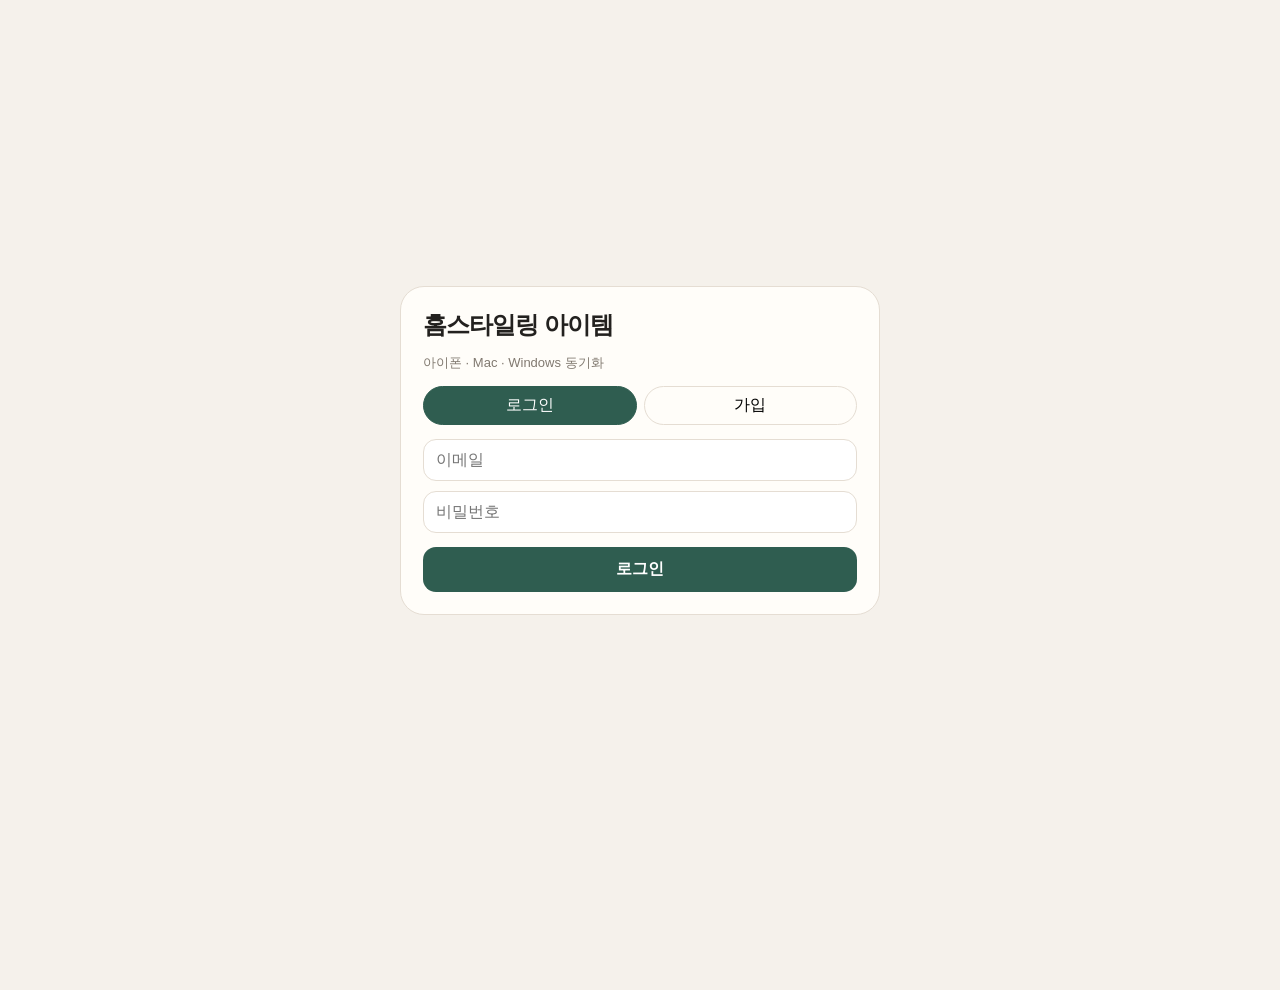
==== home-style-board/index.html @ 29fa01c2 "Add public home styling web app" ====
<!doctype html><html lang="ko"><head><meta charset="utf-8"><meta name="viewport" content="width=device-width,initial-scale=1,viewport-fit=cover"><meta name="theme-color" content="#f5f1eb"><meta name="apple-mobile-web-app-capable" content="yes"><meta name="apple-mobile-web-app-status-bar-style" content="default"><meta name="apple-mobile-web-app-title" content="홈스타일링"><title>홈스타일링 아이템</title><style>
:root{--b:#f5f1eb;--c:#fffdf9;--i:#23211f;--m:#817970;--l:#e5ddd3;--a:#2f5d50;--s:#e7efec}*{box-sizing:border-box}body{margin:0;background:var(--b);color:var(--i);font-family:-apple-system,BlinkMacSystemFont,"Apple SD Gothic Neo",sans-serif;padding-bottom:90px}button,input,select,textarea{font:inherit}button{cursor:pointer}input,select,textarea{width:100%;border:1px solid var(--l);background:#fff;border-radius:13px;padding:11px 12px}.hide{display:none!important}.center{min-height:100vh;display:grid;place-items:center;padding:18px}.box{width:min(480px,100%);background:var(--c);border:1px solid var(--l);border-radius:24px;padding:22px}.box h1,.top h1{margin:0;letter-spacing:-.04em}.muted{color:var(--m);font-size:13px}.tabs{display:flex;gap:7px;margin:14px 0}.tabs button,.chip,.mini{border:1px solid var(--l);background:var(--c);border-radius:999px;padding:8px 11px}.tabs button{flex:1}.on,.primary{background:var(--a)!important;color:#fff!important;border-color:var(--a)!important}.field{margin-top:10px}.primary{border:0;border-radius:13px;padding:12px 14px;font-weight:700}.full{width:100%;margin-top:14px}.msg{margin-top:10px;background:#f1ece5;border-radius:11px;padding:9px;font-size:12px}.wrap{max-width:980px;margin:auto;padding:18px 14px}.top{display:flex;justify-content:space-between;gap:12px;align-items:end}.budget{background:var(--c);border:1px solid var(--l);border-radius:15px;padding:9px 11px;text-align:right}.budget small{display:block;color:var(--m)}.tools{display:grid;grid-template-columns:1fr auto auto;gap:8px;margin:14px 0 10px}.tools button{border-radius:12px}.chips{display:flex;gap:7px;overflow:auto;padding-bottom:10px}.meta{display:flex;justify-content:space-between;align-items:center;color:var(--m);font-size:12px;margin-bottom:10px}.grid{display:grid;grid-template-columns:repeat(2,minmax(0,1fr));gap:11px}.card{background:var(--c);border:1px solid var(--l);border-radius:18px;overflow:hidden}.pic{aspect-ratio:1;background:#ebe5dc;position:relative;display:grid;place-items:center;overflow:hidden}.pic img{width:100%;height:100%;object-fit:cover}.tag{position:absolute;top:8px;left:8px;background:#fffe;border-radius:999px;padding:5px 7px;font-size:11px}.body{padding:11px}.name{font-weight:750;white-space:nowrap;overflow:hidden;text-overflow:ellipsis}.sub{font-size:11px;color:var(--m);margin-top:4px}.spec{font-size:11px;background:var(--b);border-radius:10px;padding:7px 8px;margin-top:7px;line-height:1.5}.price{font-weight:700;margin-top:7px}.memo{font-size:12px;color:#625b55;margin:7px 0;min-height:34px}.acts{display:flex;gap:6px}.acts button{flex:1;border:1px solid var(--l);background:#fff;border-radius:10px;padding:7px}.fab{position:fixed;right:18px;bottom:calc(18px + env(safe-area-inset-bottom));border:0;border-radius:999px;background:var(--a);color:#fff;padding:15px 18px;font-weight:700}.back{position:fixed;inset:0;background:#0006;display:grid;place-items:center;padding:12px;z-index:20}.sheet{width:min(620px,100%);max-height:92vh;overflow:auto;background:var(--c);border-radius:22px;padding:17px}.head,.foot,.row{display:flex;gap:8px}.head{justify-content:space-between;align-items:center}.head h2{margin:0}.head button{border:0;background:transparent;font-size:24px}.row>*{flex:1}.three{display:grid;grid-template-columns:repeat(3,1fr);gap:6px}.lab{display:block;font-size:12px;color:var(--m);margin:11px 2px 5px}.check{display:flex;align-items:center;gap:7px;font-size:12px;margin-top:11px}.check input{width:auto}.foot{margin-top:15px}.foot .primary{flex:1}.danger{border:0;background:#f6e6e3;color:#9c4338;border-radius:12px;padding:12px}.toast{position:fixed;left:50%;bottom:28px;z-index:99;transform:translateX(-50%);background:#23211f;color:#fff;border-radius:999px;padding:10px 14px;font-size:12px;opacity:0;transition:.2s;pointer-events:none}.toast.show{opacity:1}.notice{text-align:center}.notice b{display:block;background:var(--b);border-radius:11px;padding:9px;margin:12px 0;word-break:break-all}.empty{grid-column:1/-1;text-align:center;padding:60px;color:var(--m)}@media(min-width:760px){.grid{grid-template-columns:repeat(3,minmax(0,1fr))}}@media(max-width:560px){.top{display:block}.budget{margin-top:10px}.tools{grid-template-columns:1fr auto}.desktop{display:none}.row{display:block}}
</style></head><body>
<section id="auth" class="center"><div class="box"><h1>홈스타일링 아이템</h1><p class="muted">아이폰 · Mac · Windows 동기화</p><div class="tabs"><button id="lt" class="on">로그인</button><button id="st">가입</button></div><form id="af"><input id="em" type="email" placeholder="이메일" required><input id="pw" class="field" type="password" minlength="6" placeholder="비밀번호" required><button id="ab" class="primary full">로그인</button></form><div id="am" class="msg hide"></div></div></section>
<section id="app" class="hide"><div class="wrap"><header class="top"><div><h1>홈스타일링 아이템</h1><div id="ue" class="muted"></div><div class="muted"><span id="sy">동기화 준비 중</span> · <button id="sync" class="mini">↻</button></div></div><div class="budget"><small>예상 총액</small><b id="tot">0원</b></div></header><div class="tools"><input id="q" placeholder="이름, 메모, 공간 검색"><button id="add" class="primary desktop">＋ 추가</button><button id="out" class="mini">로그아웃</button></div><div id="chips" class="chips"></div><div id="cnt" class="meta"></div><div id="grid" class="grid"></div></div><button id="fab" class="fab">＋ 아이템 추가</button></section>
<div id="notice" class="back hide"><div class="box notice"><h2>인증 메일을 보냈습니다</h2><p class="muted">메일에서 인증을 완료한 뒤 로그인해 주세요.</p><b id="ne"></b><button id="nok" class="primary full">확인하고 로그인하기</button></div></div>
<div id="modal" class="back hide"><form id="form" class="sheet"><div class="head"><h2 id="title">아이템 추가</h2><button id="x" type="button">×</button></div><span class="lab">제품 링크</span><div class="row"><input id="link" placeholder="https://..."><button id="auto" type="button" class="mini">자동 채우기</button></div><div id="fm" class="msg hide"></div><span class="lab">제품 이름</span><input id="name" placeholder="비워도 저장 가능"><span class="lab">이미지 주소</span><input id="img" placeholder="https://.../image.jpg"><div class="row"><div><span class="lab">공간</span><select id="room"></select></div><div><span class="lab">카테고리</span><select id="cat"></select></div></div><span class="lab">크기 mm (가로 × 깊이 × 높이)</span><div class="three"><input id="w" inputmode="numeric" placeholder="가로"><input id="d" inputmode="numeric" placeholder="깊이"><input id="h" inputmode="numeric" placeholder="높이"></div><div class="row"><div><span class="lab">색상</span><input id="color" placeholder="예: 페블그레이"></div><label class="check"><input id="approx" type="checkbox"> 대략적인 치수</label></div><div class="row"><div><span class="lab">가격</span><input id="price" inputmode="numeric"></div><div><span class="lab">상태</span><select id="status"></select></div></div><span class="lab">구매/수령일</span><input id="date" type="date"><span class="lab">메모</span><textarea id="memo" rows="3" placeholder="배치/외형 설명"></textarea><div class="foot"><button id="del" type="button" class="danger hide">삭제</button><button class="primary">저장</button></div></form></div><div id="toast" class="toast"></div>
<script>
const SB='https://yapuwctfksadvnytpzhu.supabase.co',KEY='sb_publishable_OXDfPTrmy3Au7LRxp9mCuw_x-YUXaE2',PRE=SB+'/functions/v1/home-style-app',ROOMS=['전체','거실','주방','침실','욕실','현관','서재','베란다','기타'],CATS=['가구','조명','패브릭','수납','주방','욕실','오브제','가전','기타'],STS=['찜','비교중','구매예정','구매완료','선물받음'];let S=JSON.parse(localStorage.getItem('hs4')||'null'),items=[],filter='전체',editing=null,mode='login',last=0,loading=false;const $=s=>document.querySelector(s),esc=s=>String(s||'').replace(/[&<>"']/g,m=>({'&':'&amp;','<':'&lt;','>':'&gt;','"':'&quot;',"'":'&#39;'}[m])),safe=u=>{try{let x=new URL(u);return /^https?:$/.test(x.protocol)?x.href:''}catch{return''}},num=v=>v?Number(String(v).replace(/\D/g,'')):null,won=v=>Number(v||0).toLocaleString('ko-KR')+'원',today=()=>new Date().toLocaleDateString('sv-SE');let tt;function toast(t){let e=$('#toast');e.textContent=t;e.classList.add('show');clearTimeout(tt);tt=setTimeout(()=>e.classList.remove('show'),2200)}function msg(e,t){e.textContent=t||'';e.classList.toggle('hide',!t)}function uid(){return crypto.randomUUID()}function saveS(s){S=s;localStorage.setItem('hs4',JSON.stringify(s))}async function raw(url,o={}){let r=await fetch(url,{...o,headers:{apikey:KEY,...o.headers}});if(r.status===401&&S?.refresh_token){let rr=await fetch(SB+'/auth/v1/token?grant_type=refresh_token',{method:'POST',headers:{apikey:KEY,'Content-Type':'application/json'},body:JSON.stringify({refresh_token:S.refresh_token})});if(rr.ok){saveS(await rr.json());return raw(url,o)}}return r}function authHeaders(){return{Authorization:'Bearer '+S.access_token,'Content-Type':'application/json'}}function opt(el,a){el.innerHTML=a.map(x=>`<option>${x}</option>`).join('')}opt($('#room'),ROOMS.slice(1));opt($('#cat'),CATS);opt($('#status'),STS);
async function sync(force=false){if(!S?.user?.id||loading||(!force&&Date.now()-last<30000))return;loading=true;$('#sy').textContent='동기화 중…';try{let u=SB+'/rest/v1/home_style_items?select=*&user_id=eq.'+S.user.id+'&order=created_at.desc',r=await raw(u,{headers:authHeaders()});if(!r.ok)throw Error('동기화 실패');items=await r.json();last=Date.now();render();$('#sy').textContent='최근 동기화 '+new Date().toLocaleTimeString('ko-KR',{hour:'2-digit',minute:'2-digit'})}catch(e){$('#sy').textContent='동기화 오류'}finally{loading=false}}
function specs(x){let a=[x.width_mm,x.depth_mm,x.height_mm].filter(Boolean);if(!a.length&&!x.color)return'';let z=a.length?(x.size_approx?'약 ':'')+a.join(' × ')+' mm':'';let b=x.width_mm&&x.depth_mm?'바닥 '+x.width_mm+' × '+x.depth_mm+' mm':'';return`<div class="spec">${z?'<b>'+esc(z)+'</b><br>':''}${esc([b,x.color].filter(Boolean).join(' · '))}</div>`}function render(){let q=$('#q').value.trim().toLowerCase(),a=items.filter(x=>(filter==='전체'||x.room===filter)&&(!q||[x.name,x.memo,x.room,x.category,x.color].join(' ').toLowerCase().includes(q)));$('#tot').textContent=won(items.reduce((s,x)=>s+(+x.price||0),0));$('#cnt').textContent=`${a.length}개 · 전체 ${items.length}개`;$('#chips').innerHTML=ROOMS.map(r=>`<button class="chip ${r===filter?'on':''}" data-r="${r}">${r}</button>`).join('');$('#chips').querySelectorAll('button').forEach(b=>b.onclick=()=>{filter=b.dataset.r;render()});$('#grid').innerHTML=a.length?a.map(x=>`<article class="card"><div class="pic">${x.image?`<img src="${esc(x.image)}">`:'⌂'}<span class="tag">${esc(x.status)}</span></div><div class="body"><div class="name">${esc(x.name)}</div><div class="sub">${esc(x.room)} · ${esc(x.category)}</div>${specs(x)}<div class="price">${x.price?won(x.price):(x.status==='선물받음'?'🎁 선물받음':'가격 미정')}</div>${x.purchase_date?`<div class="sub">${x.status==='선물받음'?'받은날':'구매일'} ${esc(x.purchase_date.replaceAll('-','.'))}</div>`:''}<div class="memo">${esc(x.memo||'메모 없음')}</div><div class="acts">${x.link?`<button data-o="${esc(x.link)}">링크</button>`:''}<button data-e="${x.id}">수정</button></div></div></article>`).join(''):'<div class="empty">아직 아이템이 없어요.</div>';$('#grid').querySelectorAll('[data-o]').forEach(b=>b.onclick=()=>open(b.dataset.o,'_blank'));$('#grid').querySelectorAll('[data-e]').forEach(b=>b.onclick=()=>openForm(items.find(x=>x.id===b.dataset.e)))}function showApp(){let ok=!!S?.user?.id;$('#auth').classList.toggle('hide',ok);$('#app').classList.toggle('hide',!ok);if(ok){$('#ue').textContent=S.user.email||'';sync(true)}}
function setMode(m){mode=m;$('#lt').classList.toggle('on',m==='login');$('#st').classList.toggle('on',m==='signup');$('#ab').textContent=m==='login'?'로그인':'내 계정 만들기';msg($('#am'),'')}$('#lt').onclick=()=>setMode('login');$('#st').onclick=()=>setMode('signup');$('#af').onsubmit=async e=>{e.preventDefault();let b=$('#ab');if(b.disabled)return;b.disabled=true;b.textContent='처리 중…';msg($('#am'),'');let email=$('#em').value.trim(),password=$('#pw').value;try{if(mode==='signup'){let r=await fetch(SB+'/auth/v1/signup',{method:'POST',headers:{apikey:KEY,'Content-Type':'application/json'},body:JSON.stringify({email,password})}),d=await r.json();if(!r.ok)throw Error(d.msg||d.message||'가입 실패');$('#ne').textContent=email;$('#notice').classList.remove('hide')}else{let r=await fetch(SB+'/auth/v1/token?grant_type=password',{method:'POST',headers:{apikey:KEY,'Content-Type':'application/json'},body:JSON.stringify({email,password})}),d=await r.json();if(!r.ok)throw Error(d.error_description||d.msg||'로그인 실패');saveS(d);showApp()}}catch(x){msg($('#am'),x.message)}finally{b.disabled=false;b.textContent=mode==='login'?'로그인':'내 계정 만들기'}};$('#nok').onclick=()=>{$('#notice').classList.add('hide');setMode('login')};$('#out').onclick=()=>{localStorage.removeItem('hs4');S=null;items=[];showApp()};
function openForm(x=null){editing=x;$('#title').textContent=x?'아이템 수정':'아이템 추가';$('#del').classList.toggle('hide',!x);for(let [id,k,def] of [['link','link',''],['name','name',''],['img','image',''],['room','room','거실'],['cat','category','가구'],['w','width_mm',''],['d','depth_mm',''],['h','height_mm',''],['color','color',''],['price','price',''],['status','status','찜'],['date','purchase_date',''],['memo','memo','']])$('#'+id).value=x?.[k]??def;$('#approx').checked=!!x?.size_approx;msg($('#fm'),'');$('#modal').classList.remove('hide')}$('#add').onclick=$('#fab').onclick=()=>openForm();$('#x').onclick=()=>$('#modal').classList.add('hide');$('#modal').onmousedown=e=>{if(e.target===$('#modal'))$('#modal').classList.add('hide')};$('#status').onchange=()=>{if(['구매완료','선물받음'].includes($('#status').value)&&!$('#date').value)$('#date').value=today()};
async function write(method,p,id){let url=SB+'/rest/v1/home_style_items'+(method==='PATCH'?`?id=eq.${id}&user_id=eq.${S.user.id}`:'');let r=await raw(url,{method,headers:{...authHeaders(),Prefer:'return=minimal'},body:JSON.stringify(p),keepalive:true});if(!r.ok){let d={};try{d=await r.json()}catch{}throw Error(d.message||'서버 저장 실패')}}$('#form').onsubmit=e=>{e.preventDefault();
  const full={
    user_id:S.user.id,
    name:$('#name').value.trim(),
    link:safe($('#link').value)||null,
    image:safe($('#img').value)||null,
    room:$('#room').value,
    category:$('#cat').value,
    width_mm:num($('#w').value),
    depth_mm:num($('#d').value),
    height_mm:num($('#h').value),
    size_approx:$('#approx').checked,
    color:$('#color').value.trim()||null,
    price:num($('#price').value),
    status:$('#status').value,
    purchase_date:$('#date').value||(['구매완료','선물받음'].includes($('#status').value)?today():null),
    memo:$('#memo').value.trim()||null
  };
  const edit=!!editing;
  const id=edit?editing.id:uid();
  const previous=edit?{...editing}:null;
  let payload;

  if(edit){
    payload={};
    const keys=['name','link','image','room','category','width_mm','depth_mm','height_mm','size_approx','color','price','status','purchase_date','memo'];
    for(const k of keys){
      const before=editing[k]??null;
      const after=full[k]??null;
      if(String(before)!==String(after)) payload[k]=full[k];
    }
    if(!Object.keys(payload).length){
      $('#modal').classList.add('hide');
      editing=null;
      toast('변경사항이 없습니다');
      return;
    }
    items=items.map(x=>x.id===id?{...x,...payload,updated_at:new Date().toISOString()}:x);
  }else{
    if(!full.name) full.name='이름 없음';
    payload={...full,id};
    const now=new Date().toISOString();
    items=[{...payload,created_at:now,updated_at:now},...items];
  }

  render();
  $('#modal').classList.add('hide');
  editing=null;
  toast('저장 중…');

  write(edit?'PATCH':'POST',payload,id).then(()=>{
    last=Date.now();
    toast(edit?'수정사항이 저장되었습니다 ✓':'아이템이 추가되었습니다 ✓');
  }).catch(er=>{
    if(edit&&previous) items=items.map(x=>x.id===id?previous:x);
    else items=items.filter(x=>x.id!==id);
    render();
    toast('저장 실패 · '+er.message);
  });
};
$('#del').onclick=()=>{if(!editing||!confirm('삭제할까요?'))return;let x=editing,id=x.id;items=items.filter(i=>i.id!==id);render();$('#modal').classList.add('hide');editing=null;toast('삭제 중…');raw(SB+`/rest/v1/home_style_items?id=eq.${id}&user_id=eq.${S.user.id}`,{method:'DELETE',headers:{...authHeaders(),Prefer:'return=minimal'},keepalive:true}).then(r=>{if(!r.ok)throw 0;toast('삭제되었습니다 ✓')}).catch(()=>{items=[x,...items];render();toast('삭제 실패')})};
$('#auto').onclick=async()=>{let u=safe($('#link').value);if(!u)return msg($('#fm'),'제품 링크를 넣어주세요.');$('#auto').textContent='…';try{let r=await raw(PRE+'?preview='+encodeURIComponent(u),{headers:{Authorization:'Bearer '+S.access_token}}),d=await r.json();if(!r.ok)throw Error(d.error||'자동 채우기 실패');if(!$('#name').value)$('#name').value=d.title||'';if(d.image)$('#img').value=d.image;msg($('#fm'),'자동 채우기 완료')}catch(e){msg($('#fm'),e.message)}finally{$('#auto').textContent='자동 채우기'}};$('#q').oninput=render;$('#sync').onclick=()=>sync(true);addEventListener('focus',()=>sync());document.addEventListener('visibilitychange',()=>{if(!document.hidden)sync()});addEventListener('online',()=>sync(true));showApp();
</script></body></html>
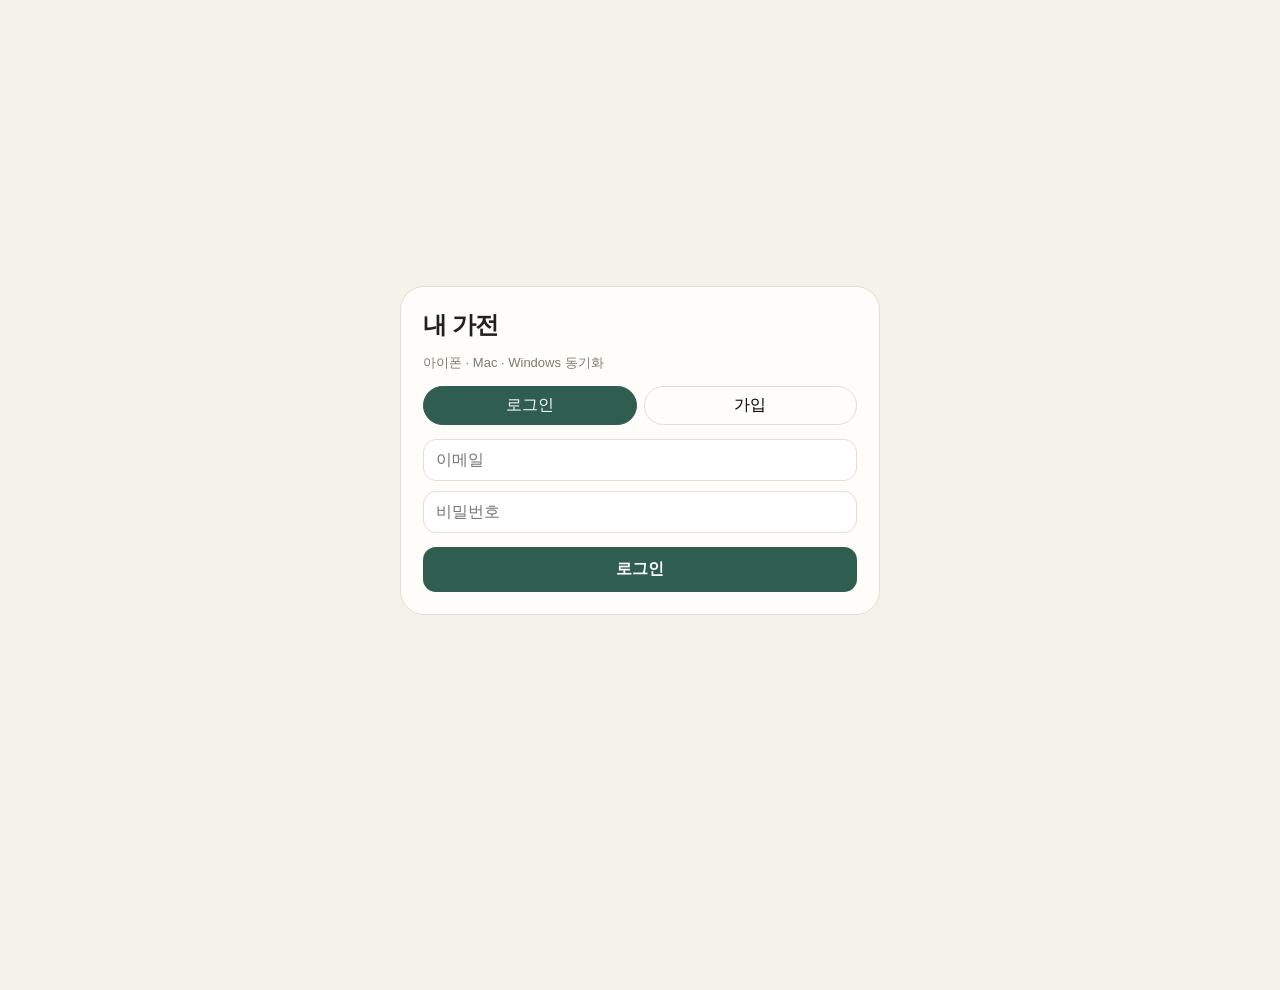
==== commit f07d9464: "Rename home styling app to 내 가전" ====
--- a/home-style-board/index.html
+++ b/home-style-board/index.html
@@ -1,8 +1,8 @@
-<!doctype html><html lang="ko"><head><meta charset="utf-8"><meta name="viewport" content="width=device-width,initial-scale=1,viewport-fit=cover"><meta name="theme-color" content="#f5f1eb"><meta name="apple-mobile-web-app-capable" content="yes"><meta name="apple-mobile-web-app-status-bar-style" content="default"><meta name="apple-mobile-web-app-title" content="홈스타일링"><title>홈스타일링 아이템</title><style>
+<!doctype html><html lang="ko"><head><meta charset="utf-8"><meta name="viewport" content="width=device-width,initial-scale=1,viewport-fit=cover"><meta name="theme-color" content="#f5f1eb"><meta name="apple-mobile-web-app-capable" content="yes"><meta name="apple-mobile-web-app-status-bar-style" content="default"><meta name="apple-mobile-web-app-title" content="내 가전"><title>내 가전</title><style>
 :root{--b:#f5f1eb;--c:#fffdf9;--i:#23211f;--m:#817970;--l:#e5ddd3;--a:#2f5d50;--s:#e7efec}*{box-sizing:border-box}body{margin:0;background:var(--b);color:var(--i);font-family:-apple-system,BlinkMacSystemFont,"Apple SD Gothic Neo",sans-serif;padding-bottom:90px}button,input,select,textarea{font:inherit}button{cursor:pointer}input,select,textarea{width:100%;border:1px solid var(--l);background:#fff;border-radius:13px;padding:11px 12px}.hide{display:none!important}.center{min-height:100vh;display:grid;place-items:center;padding:18px}.box{width:min(480px,100%);background:var(--c);border:1px solid var(--l);border-radius:24px;padding:22px}.box h1,.top h1{margin:0;letter-spacing:-.04em}.muted{color:var(--m);font-size:13px}.tabs{display:flex;gap:7px;margin:14px 0}.tabs button,.chip,.mini{border:1px solid var(--l);background:var(--c);border-radius:999px;padding:8px 11px}.tabs button{flex:1}.on,.primary{background:var(--a)!important;color:#fff!important;border-color:var(--a)!important}.field{margin-top:10px}.primary{border:0;border-radius:13px;padding:12px 14px;font-weight:700}.full{width:100%;margin-top:14px}.msg{margin-top:10px;background:#f1ece5;border-radius:11px;padding:9px;font-size:12px}.wrap{max-width:980px;margin:auto;padding:18px 14px}.top{display:flex;justify-content:space-between;gap:12px;align-items:end}.budget{background:var(--c);border:1px solid var(--l);border-radius:15px;padding:9px 11px;text-align:right}.budget small{display:block;color:var(--m)}.tools{display:grid;grid-template-columns:1fr auto auto;gap:8px;margin:14px 0 10px}.tools button{border-radius:12px}.chips{display:flex;gap:7px;overflow:auto;padding-bottom:10px}.meta{display:flex;justify-content:space-between;align-items:center;color:var(--m);font-size:12px;margin-bottom:10px}.grid{display:grid;grid-template-columns:repeat(2,minmax(0,1fr));gap:11px}.card{background:var(--c);border:1px solid var(--l);border-radius:18px;overflow:hidden}.pic{aspect-ratio:1;background:#ebe5dc;position:relative;display:grid;place-items:center;overflow:hidden}.pic img{width:100%;height:100%;object-fit:cover}.tag{position:absolute;top:8px;left:8px;background:#fffe;border-radius:999px;padding:5px 7px;font-size:11px}.body{padding:11px}.name{font-weight:750;white-space:nowrap;overflow:hidden;text-overflow:ellipsis}.sub{font-size:11px;color:var(--m);margin-top:4px}.spec{font-size:11px;background:var(--b);border-radius:10px;padding:7px 8px;margin-top:7px;line-height:1.5}.price{font-weight:700;margin-top:7px}.memo{font-size:12px;color:#625b55;margin:7px 0;min-height:34px}.acts{display:flex;gap:6px}.acts button{flex:1;border:1px solid var(--l);background:#fff;border-radius:10px;padding:7px}.fab{position:fixed;right:18px;bottom:calc(18px + env(safe-area-inset-bottom));border:0;border-radius:999px;background:var(--a);color:#fff;padding:15px 18px;font-weight:700}.back{position:fixed;inset:0;background:#0006;display:grid;place-items:center;padding:12px;z-index:20}.sheet{width:min(620px,100%);max-height:92vh;overflow:auto;background:var(--c);border-radius:22px;padding:17px}.head,.foot,.row{display:flex;gap:8px}.head{justify-content:space-between;align-items:center}.head h2{margin:0}.head button{border:0;background:transparent;font-size:24px}.row>*{flex:1}.three{display:grid;grid-template-columns:repeat(3,1fr);gap:6px}.lab{display:block;font-size:12px;color:var(--m);margin:11px 2px 5px}.check{display:flex;align-items:center;gap:7px;font-size:12px;margin-top:11px}.check input{width:auto}.foot{margin-top:15px}.foot .primary{flex:1}.danger{border:0;background:#f6e6e3;color:#9c4338;border-radius:12px;padding:12px}.toast{position:fixed;left:50%;bottom:28px;z-index:99;transform:translateX(-50%);background:#23211f;color:#fff;border-radius:999px;padding:10px 14px;font-size:12px;opacity:0;transition:.2s;pointer-events:none}.toast.show{opacity:1}.notice{text-align:center}.notice b{display:block;background:var(--b);border-radius:11px;padding:9px;margin:12px 0;word-break:break-all}.empty{grid-column:1/-1;text-align:center;padding:60px;color:var(--m)}@media(min-width:760px){.grid{grid-template-columns:repeat(3,minmax(0,1fr))}}@media(max-width:560px){.top{display:block}.budget{margin-top:10px}.tools{grid-template-columns:1fr auto}.desktop{display:none}.row{display:block}}
 </style></head><body>
-<section id="auth" class="center"><div class="box"><h1>홈스타일링 아이템</h1><p class="muted">아이폰 · Mac · Windows 동기화</p><div class="tabs"><button id="lt" class="on">로그인</button><button id="st">가입</button></div><form id="af"><input id="em" type="email" placeholder="이메일" required><input id="pw" class="field" type="password" minlength="6" placeholder="비밀번호" required><button id="ab" class="primary full">로그인</button></form><div id="am" class="msg hide"></div></div></section>
-<section id="app" class="hide"><div class="wrap"><header class="top"><div><h1>홈스타일링 아이템</h1><div id="ue" class="muted"></div><div class="muted"><span id="sy">동기화 준비 중</span> · <button id="sync" class="mini">↻</button></div></div><div class="budget"><small>예상 총액</small><b id="tot">0원</b></div></header><div class="tools"><input id="q" placeholder="이름, 메모, 공간 검색"><button id="add" class="primary desktop">＋ 추가</button><button id="out" class="mini">로그아웃</button></div><div id="chips" class="chips"></div><div id="cnt" class="meta"></div><div id="grid" class="grid"></div></div><button id="fab" class="fab">＋ 아이템 추가</button></section>
+<section id="auth" class="center"><div class="box"><h1>내 가전</h1><p class="muted">아이폰 · Mac · Windows 동기화</p><div class="tabs"><button id="lt" class="on">로그인</button><button id="st">가입</button></div><form id="af"><input id="em" type="email" placeholder="이메일" required><input id="pw" class="field" type="password" minlength="6" placeholder="비밀번호" required><button id="ab" class="primary full">로그인</button></form><div id="am" class="msg hide"></div></div></section>
+<section id="app" class="hide"><div class="wrap"><header class="top"><div><h1>내 가전</h1><div id="ue" class="muted"></div><div class="muted"><span id="sy">동기화 준비 중</span> · <button id="sync" class="mini">↻</button></div></div><div class="budget"><small>예상 총액</small><b id="tot">0원</b></div></header><div class="tools"><input id="q" placeholder="이름, 메모, 공간 검색"><button id="add" class="primary desktop">＋ 추가</button><button id="out" class="mini">로그아웃</button></div><div id="chips" class="chips"></div><div id="cnt" class="meta"></div><div id="grid" class="grid"></div></div><button id="fab" class="fab">＋ 아이템 추가</button></section>
 <div id="notice" class="back hide"><div class="box notice"><h2>인증 메일을 보냈습니다</h2><p class="muted">메일에서 인증을 완료한 뒤 로그인해 주세요.</p><b id="ne"></b><button id="nok" class="primary full">확인하고 로그인하기</button></div></div>
 <div id="modal" class="back hide"><form id="form" class="sheet"><div class="head"><h2 id="title">아이템 추가</h2><button id="x" type="button">×</button></div><span class="lab">제품 링크</span><div class="row"><input id="link" placeholder="https://..."><button id="auto" type="button" class="mini">자동 채우기</button></div><div id="fm" class="msg hide"></div><span class="lab">제품 이름</span><input id="name" placeholder="비워도 저장 가능"><span class="lab">이미지 주소</span><input id="img" placeholder="https://.../image.jpg"><div class="row"><div><span class="lab">공간</span><select id="room"></select></div><div><span class="lab">카테고리</span><select id="cat"></select></div></div><span class="lab">크기 mm (가로 × 깊이 × 높이)</span><div class="three"><input id="w" inputmode="numeric" placeholder="가로"><input id="d" inputmode="numeric" placeholder="깊이"><input id="h" inputmode="numeric" placeholder="높이"></div><div class="row"><div><span class="lab">색상</span><input id="color" placeholder="예: 페블그레이"></div><label class="check"><input id="approx" type="checkbox"> 대략적인 치수</label></div><div class="row"><div><span class="lab">가격</span><input id="price" inputmode="numeric"></div><div><span class="lab">상태</span><select id="status"></select></div></div><span class="lab">구매/수령일</span><input id="date" type="date"><span class="lab">메모</span><textarea id="memo" rows="3" placeholder="배치/외형 설명"></textarea><div class="foot"><button id="del" type="button" class="danger hide">삭제</button><button class="primary">저장</button></div></form></div><div id="toast" class="toast"></div>
 <script>
@@ -50,6 +50,7 @@
     }
     items=items.map(x=>x.id===id?{...x,...payload,updated_at:new Date().toISOString()}:x);
   }else{
+    // 새 아이템도 특정 필드 하나만 입력해도 저장 가능하도록 이름이 없으면 기본 표시명을 사용.
     if(!full.name) full.name='이름 없음';
     payload={...full,id};
     const now=new Date().toISOString();
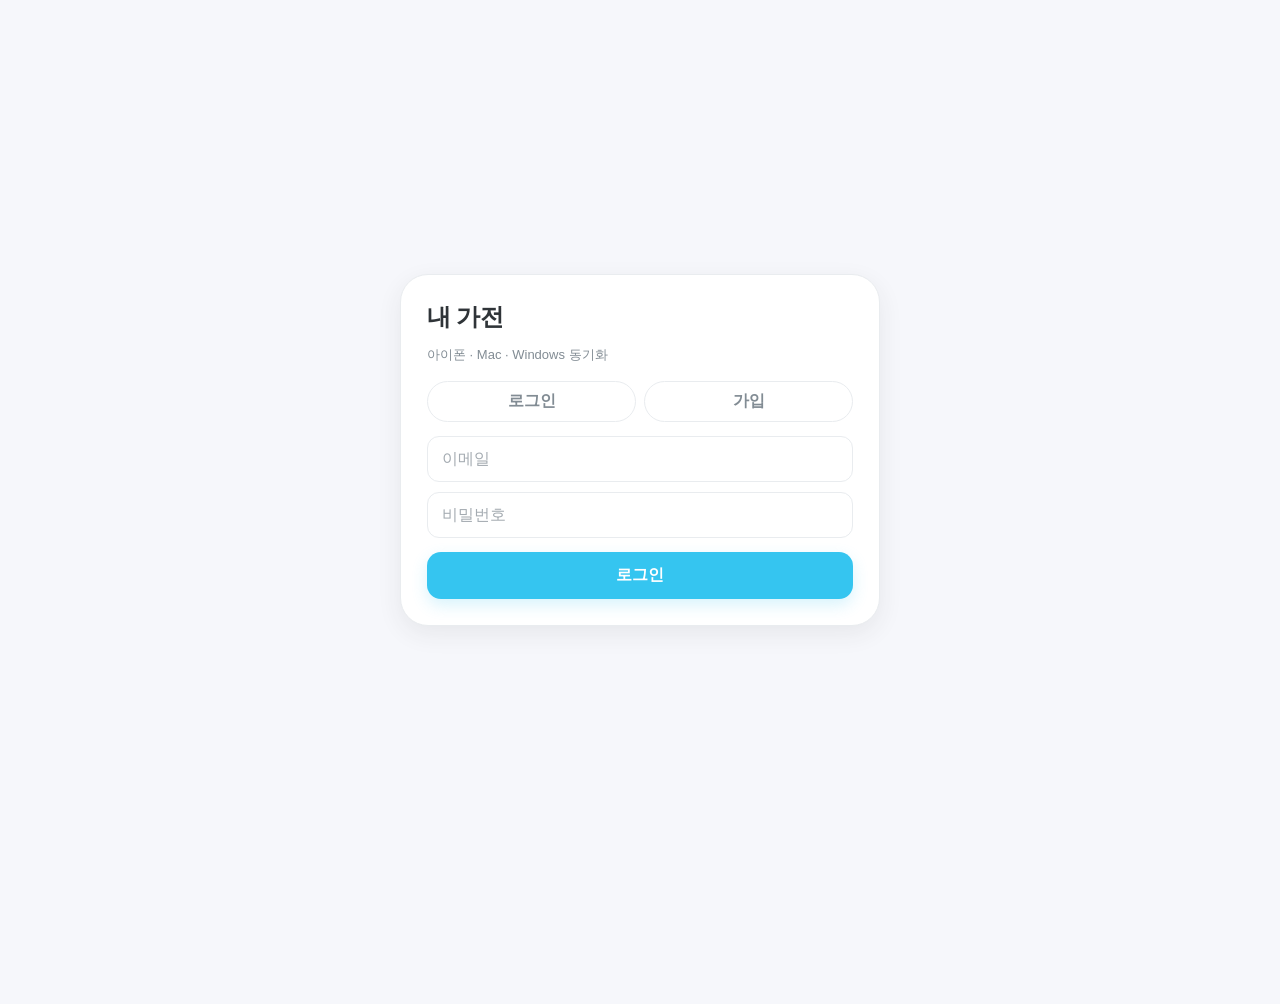
==== commit 144bfea6: "Apply Ohouse-inspired UI theme" ====
--- a/home-style-board/index.html
+++ b/home-style-board/index.html
@@ -1,17 +1,30 @@
 <!doctype html><html lang="ko"><head><meta charset="utf-8"><meta name="viewport" content="width=device-width,initial-scale=1,viewport-fit=cover"><meta name="theme-color" content="#f5f1eb"><meta name="apple-mobile-web-app-capable" content="yes"><meta name="apple-mobile-web-app-status-bar-style" content="default"><meta name="apple-mobile-web-app-title" content="내 가전"><title>내 가전</title><style>
 :root{--b:#f5f1eb;--c:#fffdf9;--i:#23211f;--m:#817970;--l:#e5ddd3;--a:#2f5d50;--s:#e7efec}*{box-sizing:border-box}body{margin:0;background:var(--b);color:var(--i);font-family:-apple-system,BlinkMacSystemFont,"Apple SD Gothic Neo",sans-serif;padding-bottom:90px}button,input,select,textarea{font:inherit}button{cursor:pointer}input,select,textarea{width:100%;border:1px solid var(--l);background:#fff;border-radius:13px;padding:11px 12px}.hide{display:none!important}.center{min-height:100vh;display:grid;place-items:center;padding:18px}.box{width:min(480px,100%);background:var(--c);border:1px solid var(--l);border-radius:24px;padding:22px}.box h1,.top h1{margin:0;letter-spacing:-.04em}.muted{color:var(--m);font-size:13px}.tabs{display:flex;gap:7px;margin:14px 0}.tabs button,.chip,.mini{border:1px solid var(--l);background:var(--c);border-radius:999px;padding:8px 11px}.tabs button{flex:1}.on,.primary{background:var(--a)!important;color:#fff!important;border-color:var(--a)!important}.field{margin-top:10px}.primary{border:0;border-radius:13px;padding:12px 14px;font-weight:700}.full{width:100%;margin-top:14px}.msg{margin-top:10px;background:#f1ece5;border-radius:11px;padding:9px;font-size:12px}.wrap{max-width:980px;margin:auto;padding:18px 14px}.top{display:flex;justify-content:space-between;gap:12px;align-items:end}.budget{background:var(--c);border:1px solid var(--l);border-radius:15px;padding:9px 11px;text-align:right}.budget small{display:block;color:var(--m)}.tools{display:grid;grid-template-columns:1fr auto auto;gap:8px;margin:14px 0 10px}.tools button{border-radius:12px}.chips{display:flex;gap:7px;overflow:auto;padding-bottom:10px}.meta{display:flex;justify-content:space-between;align-items:center;color:var(--m);font-size:12px;margin-bottom:10px}.grid{display:grid;grid-template-columns:repeat(2,minmax(0,1fr));gap:11px}.card{background:var(--c);border:1px solid var(--l);border-radius:18px;overflow:hidden}.pic{aspect-ratio:1;background:#ebe5dc;position:relative;display:grid;place-items:center;overflow:hidden}.pic img{width:100%;height:100%;object-fit:cover}.tag{position:absolute;top:8px;left:8px;background:#fffe;border-radius:999px;padding:5px 7px;font-size:11px}.body{padding:11px}.name{font-weight:750;white-space:nowrap;overflow:hidden;text-overflow:ellipsis}.sub{font-size:11px;color:var(--m);margin-top:4px}.spec{font-size:11px;background:var(--b);border-radius:10px;padding:7px 8px;margin-top:7px;line-height:1.5}.price{font-weight:700;margin-top:7px}.memo{font-size:12px;color:#625b55;margin:7px 0;min-height:34px}.acts{display:flex;gap:6px}.acts button{flex:1;border:1px solid var(--l);background:#fff;border-radius:10px;padding:7px}.fab{position:fixed;right:18px;bottom:calc(18px + env(safe-area-inset-bottom));border:0;border-radius:999px;background:var(--a);color:#fff;padding:15px 18px;font-weight:700}.back{position:fixed;inset:0;background:#0006;display:grid;place-items:center;padding:12px;z-index:20}.sheet{width:min(620px,100%);max-height:92vh;overflow:auto;background:var(--c);border-radius:22px;padding:17px}.head,.foot,.row{display:flex;gap:8px}.head{justify-content:space-between;align-items:center}.head h2{margin:0}.head button{border:0;background:transparent;font-size:24px}.row>*{flex:1}.three{display:grid;grid-template-columns:repeat(3,1fr);gap:6px}.lab{display:block;font-size:12px;color:var(--m);margin:11px 2px 5px}.check{display:flex;align-items:center;gap:7px;font-size:12px;margin-top:11px}.check input{width:auto}.foot{margin-top:15px}.foot .primary{flex:1}.danger{border:0;background:#f6e6e3;color:#9c4338;border-radius:12px;padding:12px}.toast{position:fixed;left:50%;bottom:28px;z-index:99;transform:translateX(-50%);background:#23211f;color:#fff;border-radius:999px;padding:10px 14px;font-size:12px;opacity:0;transition:.2s;pointer-events:none}.toast.show{opacity:1}.notice{text-align:center}.notice b{display:block;background:var(--b);border-radius:11px;padding:9px;margin:12px 0;word-break:break-all}.empty{grid-column:1/-1;text-align:center;padding:60px;color:var(--m)}@media(min-width:760px){.grid{grid-template-columns:repeat(3,minmax(0,1fr))}}@media(max-width:560px){.top{display:block}.budget{margin-top:10px}.tools{grid-template-columns:1fr auto}.desktop{display:none}.row{display:block}}
-</style></head><body>
+
+.appnav{display:flex;align-items:center;justify-content:space-between;gap:10px;margin-bottom:18px}.mainnav{display:flex;gap:6px;background:#e9e2d9;padding:4px;border-radius:14px}.mainnav button{border:0;background:transparent;border-radius:10px;padding:9px 14px;font-weight:700;color:var(--m)}.mainnav button.on{background:var(--c)!important;color:var(--i)!important;box-shadow:0 1px 4px #0001}.viewhead{margin-bottom:12px}.wishchips{display:flex;gap:7px;overflow:auto;padding-bottom:10px}.priority{position:absolute;top:8px;left:8px;background:#fffe;border-radius:999px;padding:5px 7px;font-size:11px}.wishcat{font-size:11px;color:var(--m);margin-top:4px}.wishcard .memo{min-height:28px}.wishlink{word-break:break-all}@media(max-width:560px){.appnav{align-items:flex-start}.mainnav{flex:1}.mainnav button{flex:1;padding:9px 8px}}
+</style><link rel="stylesheet" href="theme.css"></head><body>
 <section id="auth" class="center"><div class="box"><h1>내 가전</h1><p class="muted">아이폰 · Mac · Windows 동기화</p><div class="tabs"><button id="lt" class="on">로그인</button><button id="st">가입</button></div><form id="af"><input id="em" type="email" placeholder="이메일" required><input id="pw" class="field" type="password" minlength="6" placeholder="비밀번호" required><button id="ab" class="primary full">로그인</button></form><div id="am" class="msg hide"></div></div></section>
-<section id="app" class="hide"><div class="wrap"><header class="top"><div><h1>내 가전</h1><div id="ue" class="muted"></div><div class="muted"><span id="sy">동기화 준비 중</span> · <button id="sync" class="mini">↻</button></div></div><div class="budget"><small>예상 총액</small><b id="tot">0원</b></div></header><div class="tools"><input id="q" placeholder="이름, 메모, 공간 검색"><button id="add" class="primary desktop">＋ 추가</button><button id="out" class="mini">로그아웃</button></div><div id="chips" class="chips"></div><div id="cnt" class="meta"></div><div id="grid" class="grid"></div></div><button id="fab" class="fab">＋ 아이템 추가</button></section>
+<section id="app" class="hide"><div class="wrap"><div class="appnav"><div class="mainnav"><button id="navOwned" class="on">내 가전</button><button id="navWish">위시리스트</button></div><button id="out" class="mini">로그아웃</button></div>
+<section id="ownedView"><header class="top viewhead"><div><h1>내 가전</h1><div id="ue" class="muted"></div><div class="muted"><span id="sy">동기화 준비 중</span> · <button id="sync" class="mini">↻</button></div></div><div class="budget"><small>예상 총액</small><b id="tot">0원</b></div></header><div class="tools"><input id="q" placeholder="이름, 메모, 공간 검색"><button id="add" class="primary desktop">＋ 추가</button></div><div id="chips" class="chips"></div><div id="cnt" class="meta"></div><div id="grid" class="grid"></div></section>
+<section id="wishView" class="hide"><header class="top viewhead"><div><h1>위시리스트</h1><div id="wue" class="muted"></div><div class="muted"><span id="wsy">동기화 준비 중</span> · <button id="wsync" class="mini">↻</button></div></div><div class="budget"><small>위시 총액</small><b id="wtot">0원</b></div></header><div class="tools"><input id="wq" placeholder="이름, 분류, 메모 검색"><button id="wadd" class="primary desktop">＋ 추가</button></div><div id="wchips" class="wishchips"></div><div id="wcnt" class="meta"></div><div id="wgrid" class="grid"></div></section></div><button id="fab" class="fab">＋ 내 가전 추가</button><button id="wfab" class="fab hide">＋ 위시 추가</button></section>
 <div id="notice" class="back hide"><div class="box notice"><h2>인증 메일을 보냈습니다</h2><p class="muted">메일에서 인증을 완료한 뒤 로그인해 주세요.</p><b id="ne"></b><button id="nok" class="primary full">확인하고 로그인하기</button></div></div>
-<div id="modal" class="back hide"><form id="form" class="sheet"><div class="head"><h2 id="title">아이템 추가</h2><button id="x" type="button">×</button></div><span class="lab">제품 링크</span><div class="row"><input id="link" placeholder="https://..."><button id="auto" type="button" class="mini">자동 채우기</button></div><div id="fm" class="msg hide"></div><span class="lab">제품 이름</span><input id="name" placeholder="비워도 저장 가능"><span class="lab">이미지 주소</span><input id="img" placeholder="https://.../image.jpg"><div class="row"><div><span class="lab">공간</span><select id="room"></select></div><div><span class="lab">카테고리</span><select id="cat"></select></div></div><span class="lab">크기 mm (가로 × 깊이 × 높이)</span><div class="three"><input id="w" inputmode="numeric" placeholder="가로"><input id="d" inputmode="numeric" placeholder="깊이"><input id="h" inputmode="numeric" placeholder="높이"></div><div class="row"><div><span class="lab">색상</span><input id="color" placeholder="예: 페블그레이"></div><label class="check"><input id="approx" type="checkbox"> 대략적인 치수</label></div><div class="row"><div><span class="lab">가격</span><input id="price" inputmode="numeric"></div><div><span class="lab">상태</span><select id="status"></select></div></div><span class="lab">구매/수령일</span><input id="date" type="date"><span class="lab">메모</span><textarea id="memo" rows="3" placeholder="배치/외형 설명"></textarea><div class="foot"><button id="del" type="button" class="danger hide">삭제</button><button class="primary">저장</button></div></form></div><div id="toast" class="toast"></div>
+<div id="modal" class="back hide"><form id="form" class="sheet"><div class="head"><h2 id="title">아이템 추가</h2><button id="x" type="button">×</button></div><span class="lab">제품 링크</span><div class="row"><input id="link" placeholder="https://..."><button id="auto" type="button" class="mini">자동 채우기</button></div><div id="fm" class="msg hide"></div><span class="lab">제품 이름</span><input id="name" placeholder="비워도 저장 가능"><span class="lab">이미지 주소</span><input id="img" placeholder="https://.../image.jpg"><div class="row"><div><span class="lab">공간</span><select id="room"></select></div><div><span class="lab">카테고리</span><select id="cat"></select></div></div><span class="lab">크기 mm (가로 × 깊이 × 높이)</span><div class="three"><input id="w" inputmode="numeric" placeholder="가로"><input id="d" inputmode="numeric" placeholder="깊이"><input id="h" inputmode="numeric" placeholder="높이"></div><div class="row"><div><span class="lab">색상</span><input id="color" placeholder="예: 페블그레이"></div><label class="check"><input id="approx" type="checkbox"> 대략적인 치수</label></div><div class="row"><div><span class="lab">가격</span><input id="price" inputmode="numeric"></div><div><span class="lab">상태</span><select id="status"></select></div></div><span class="lab">구매/수령일</span><input id="date" type="date"><span class="lab">메모</span><textarea id="memo" rows="3" placeholder="배치/외형 설명"></textarea><div class="foot"><button id="del" type="button" class="danger hide">삭제</button><button class="primary">저장</button></div></form></div><div id="wmodal" class="back hide"><form id="wform" class="sheet"><div class="head"><h2 id="wtitle">위시 추가</h2><button id="wx" type="button">×</button></div><span class="lab">제품 링크</span><div class="row"><input id="wlink" placeholder="https://..."><button id="wauto" type="button" class="mini">자동 채우기</button></div><div id="wfm" class="msg hide"></div><span class="lab">이름</span><input id="wname" placeholder="비워도 저장 가능"><span class="lab">이미지 주소</span><input id="wimg" placeholder="https://.../image.jpg"><div class="row"><div><span class="lab">분류</span><input id="wcat" placeholder="가전, 가구, 생활용품 등 자유롭게"></div><div><span class="lab">우선순위</span><select id="wpriority"></select></div></div><span class="lab">예상 가격</span><input id="wprice" inputmode="numeric"><span class="lab">메모</span><textarea id="wmemo" rows="4" placeholder="사려는 이유, 비교할 제품, 원하는 옵션 등"></textarea><div class="foot"><button id="wdel" type="button" class="danger hide">삭제</button><button class="primary">저장</button></div></form></div><div id="toast" class="toast"></div>
 <script>
-const SB='https://yapuwctfksadvnytpzhu.supabase.co',KEY='sb_publishable_OXDfPTrmy3Au7LRxp9mCuw_x-YUXaE2',PRE=SB+'/functions/v1/home-style-app',ROOMS=['전체','거실','주방','침실','욕실','현관','서재','베란다','기타'],CATS=['가구','조명','패브릭','수납','주방','욕실','오브제','가전','기타'],STS=['찜','비교중','구매예정','구매완료','선물받음'];let S=JSON.parse(localStorage.getItem('hs4')||'null'),items=[],filter='전체',editing=null,mode='login',last=0,loading=false;const $=s=>document.querySelector(s),esc=s=>String(s||'').replace(/[&<>"']/g,m=>({'&':'&amp;','<':'&lt;','>':'&gt;','"':'&quot;',"'":'&#39;'}[m])),safe=u=>{try{let x=new URL(u);return /^https?:$/.test(x.protocol)?x.href:''}catch{return''}},num=v=>v?Number(String(v).replace(/\D/g,'')):null,won=v=>Number(v||0).toLocaleString('ko-KR')+'원',today=()=>new Date().toLocaleDateString('sv-SE');let tt;function toast(t){let e=$('#toast');e.textContent=t;e.classList.add('show');clearTimeout(tt);tt=setTimeout(()=>e.classList.remove('show'),2200)}function msg(e,t){e.textContent=t||'';e.classList.toggle('hide',!t)}function uid(){return crypto.randomUUID()}function saveS(s){S=s;localStorage.setItem('hs4',JSON.stringify(s))}async function raw(url,o={}){let r=await fetch(url,{...o,headers:{apikey:KEY,...o.headers}});if(r.status===401&&S?.refresh_token){let rr=await fetch(SB+'/auth/v1/token?grant_type=refresh_token',{method:'POST',headers:{apikey:KEY,'Content-Type':'application/json'},body:JSON.stringify({refresh_token:S.refresh_token})});if(rr.ok){saveS(await rr.json());return raw(url,o)}}return r}function authHeaders(){return{Authorization:'Bearer '+S.access_token,'Content-Type':'application/json'}}function opt(el,a){el.innerHTML=a.map(x=>`<option>${x}</option>`).join('')}opt($('#room'),ROOMS.slice(1));opt($('#cat'),CATS);opt($('#status'),STS);
+const SB='https://yapuwctfksadvnytpzhu.supabase.co',KEY='sb_publishable_OXDfPTrmy3Au7LRxp9mCuw_x-YUXaE2',PRE=SB+'/functions/v1/home-style-app',ROOMS=['전체','거실','주방','침실','욕실','현관','서재','베란다','기타'],CATS=['가구','조명','패브릭','수납','주방','욕실','오브제','가전','기타'],STS=['찜','비교중','구매예정','구매완료','선물받음'];let S=JSON.parse(localStorage.getItem('hs4')||'null'),items=[],filter='전체',editing=null,mode='login',last=0,loading=false,wishItems=[],wishEditing=null,wishFilter='전체',wishLast=0,wishLoading=false,currentView=localStorage.getItem('hs_view')||'owned';const $=s=>document.querySelector(s),esc=s=>String(s||'').replace(/[&<>"']/g,m=>({'&':'&amp;','<':'&lt;','>':'&gt;','"':'&quot;',"'":'&#39;'}[m])),safe=u=>{try{let x=new URL(u);return /^https?:$/.test(x.protocol)?x.href:''}catch{return''}},num=v=>v?Number(String(v).replace(/\D/g,'')):null,won=v=>Number(v||0).toLocaleString('ko-KR')+'원',today=()=>new Date().toLocaleDateString('sv-SE');let tt;function toast(t){let e=$('#toast');e.textContent=t;e.classList.add('show');clearTimeout(tt);tt=setTimeout(()=>e.classList.remove('show'),2200)}function msg(e,t){e.textContent=t||'';e.classList.toggle('hide',!t)}function uid(){return crypto.randomUUID()}function saveS(s){S=s;localStorage.setItem('hs4',JSON.stringify(s))}async function raw(url,o={}){let r=await fetch(url,{...o,headers:{apikey:KEY,...o.headers}});if(r.status===401&&S?.refresh_token){let rr=await fetch(SB+'/auth/v1/token?grant_type=refresh_token',{method:'POST',headers:{apikey:KEY,'Content-Type':'application/json'},body:JSON.stringify({refresh_token:S.refresh_token})});if(rr.ok){saveS(await rr.json());return raw(url,o)}}return r}function authHeaders(){return{Authorization:'Bearer '+S.access_token,'Content-Type':'application/json'}}function opt(el,a){el.innerHTML=a.map(x=>`<option>${x}</option>`).join('')}opt($('#room'),ROOMS.slice(1));opt($('#cat'),CATS);opt($('#status'),STS);opt($('#wpriority'),['높음','보통','낮음']);
 async function sync(force=false){if(!S?.user?.id||loading||(!force&&Date.now()-last<30000))return;loading=true;$('#sy').textContent='동기화 중…';try{let u=SB+'/rest/v1/home_style_items?select=*&user_id=eq.'+S.user.id+'&order=created_at.desc',r=await raw(u,{headers:authHeaders()});if(!r.ok)throw Error('동기화 실패');items=await r.json();last=Date.now();render();$('#sy').textContent='최근 동기화 '+new Date().toLocaleTimeString('ko-KR',{hour:'2-digit',minute:'2-digit'})}catch(e){$('#sy').textContent='동기화 오류'}finally{loading=false}}
-function specs(x){let a=[x.width_mm,x.depth_mm,x.height_mm].filter(Boolean);if(!a.length&&!x.color)return'';let z=a.length?(x.size_approx?'약 ':'')+a.join(' × ')+' mm':'';let b=x.width_mm&&x.depth_mm?'바닥 '+x.width_mm+' × '+x.depth_mm+' mm':'';return`<div class="spec">${z?'<b>'+esc(z)+'</b><br>':''}${esc([b,x.color].filter(Boolean).join(' · '))}</div>`}function render(){let q=$('#q').value.trim().toLowerCase(),a=items.filter(x=>(filter==='전체'||x.room===filter)&&(!q||[x.name,x.memo,x.room,x.category,x.color].join(' ').toLowerCase().includes(q)));$('#tot').textContent=won(items.reduce((s,x)=>s+(+x.price||0),0));$('#cnt').textContent=`${a.length}개 · 전체 ${items.length}개`;$('#chips').innerHTML=ROOMS.map(r=>`<button class="chip ${r===filter?'on':''}" data-r="${r}">${r}</button>`).join('');$('#chips').querySelectorAll('button').forEach(b=>b.onclick=()=>{filter=b.dataset.r;render()});$('#grid').innerHTML=a.length?a.map(x=>`<article class="card"><div class="pic">${x.image?`<img src="${esc(x.image)}">`:'⌂'}<span class="tag">${esc(x.status)}</span></div><div class="body"><div class="name">${esc(x.name)}</div><div class="sub">${esc(x.room)} · ${esc(x.category)}</div>${specs(x)}<div class="price">${x.price?won(x.price):(x.status==='선물받음'?'🎁 선물받음':'가격 미정')}</div>${x.purchase_date?`<div class="sub">${x.status==='선물받음'?'받은날':'구매일'} ${esc(x.purchase_date.replaceAll('-','.'))}</div>`:''}<div class="memo">${esc(x.memo||'메모 없음')}</div><div class="acts">${x.link?`<button data-o="${esc(x.link)}">링크</button>`:''}<button data-e="${x.id}">수정</button></div></div></article>`).join(''):'<div class="empty">아직 아이템이 없어요.</div>';$('#grid').querySelectorAll('[data-o]').forEach(b=>b.onclick=()=>open(b.dataset.o,'_blank'));$('#grid').querySelectorAll('[data-e]').forEach(b=>b.onclick=()=>openForm(items.find(x=>x.id===b.dataset.e)))}function showApp(){let ok=!!S?.user?.id;$('#auth').classList.toggle('hide',ok);$('#app').classList.toggle('hide',!ok);if(ok){$('#ue').textContent=S.user.email||'';sync(true)}}
-function setMode(m){mode=m;$('#lt').classList.toggle('on',m==='login');$('#st').classList.toggle('on',m==='signup');$('#ab').textContent=m==='login'?'로그인':'내 계정 만들기';msg($('#am'),'')}$('#lt').onclick=()=>setMode('login');$('#st').onclick=()=>setMode('signup');$('#af').onsubmit=async e=>{e.preventDefault();let b=$('#ab');if(b.disabled)return;b.disabled=true;b.textContent='처리 중…';msg($('#am'),'');let email=$('#em').value.trim(),password=$('#pw').value;try{if(mode==='signup'){let r=await fetch(SB+'/auth/v1/signup',{method:'POST',headers:{apikey:KEY,'Content-Type':'application/json'},body:JSON.stringify({email,password})}),d=await r.json();if(!r.ok)throw Error(d.msg||d.message||'가입 실패');$('#ne').textContent=email;$('#notice').classList.remove('hide')}else{let r=await fetch(SB+'/auth/v1/token?grant_type=password',{method:'POST',headers:{apikey:KEY,'Content-Type':'application/json'},body:JSON.stringify({email,password})}),d=await r.json();if(!r.ok)throw Error(d.error_description||d.msg||'로그인 실패');saveS(d);showApp()}}catch(x){msg($('#am'),x.message)}finally{b.disabled=false;b.textContent=mode==='login'?'로그인':'내 계정 만들기'}};$('#nok').onclick=()=>{$('#notice').classList.add('hide');setMode('login')};$('#out').onclick=()=>{localStorage.removeItem('hs4');S=null;items=[];showApp()};
+async function syncWish(force=false){if(!S?.user?.id||wishLoading||(!force&&Date.now()-wishLast<30000))return;wishLoading=true;$('#wsy').textContent='동기화 중…';try{let u=SB+'/rest/v1/wishlist_items?select=*&user_id=eq.'+S.user.id+'&order=created_at.desc',r=await raw(u,{headers:authHeaders()});if(!r.ok)throw Error('동기화 실패');wishItems=await r.json();wishLast=Date.now();renderWish();$('#wsy').textContent='최근 동기화 '+new Date().toLocaleTimeString('ko-KR',{hour:'2-digit',minute:'2-digit'})}catch(e){$('#wsy').textContent='동기화 오류'}finally{wishLoading=false}}
+function renderWish(){let q=$('#wq').value.trim().toLowerCase(),a=wishItems.filter(x=>(wishFilter==='전체'||x.priority===wishFilter)&&(!q||[x.name,x.category,x.memo].join(' ').toLowerCase().includes(q)));$('#wtot').textContent=won(wishItems.reduce((sum,x)=>sum+(+x.price||0),0));$('#wcnt').textContent=`${a.length}개 · 전체 ${wishItems.length}개`;let fs=['전체','높음','보통','낮음'];$('#wchips').innerHTML=fs.map(r=>`<button class="chip ${r===wishFilter?'on':''}" data-wr="${r}">${r}</button>`).join('');$('#wchips').querySelectorAll('button').forEach(b=>b.onclick=()=>{wishFilter=b.dataset.wr;renderWish()});$('#wgrid').innerHTML=a.length?a.map(x=>`<article class="card wishcard"><div class="pic">${x.image?`<img src="${esc(x.image)}">`:'♡'}<span class="priority">${esc(x.priority||'보통')}</span></div><div class="body"><div class="name">${esc(x.name)}</div><div class="wishcat">${esc(x.category||'분류 없음')}</div><div class="price">${x.price?won(x.price):'가격 미정'}</div><div class="memo">${esc(x.memo||'메모 없음')}</div><div class="acts">${x.link?`<button data-wo="${esc(x.link)}">링크</button>`:''}<button data-we="${x.id}">수정</button></div></div></article>`).join(''):'<div class="empty">사고 싶은 걸 여기에 모아두세요.</div>';$('#wgrid').querySelectorAll('[data-wo]').forEach(b=>b.onclick=()=>open(b.dataset.wo,'_blank'));$('#wgrid').querySelectorAll('[data-we]').forEach(b=>b.onclick=()=>openWishForm(wishItems.find(x=>x.id===b.dataset.we)))}
+function switchView(v){currentView=v==='wish'?'wish':'owned';localStorage.setItem('hs_view',currentView);let w=currentView==='wish';$('#ownedView').classList.toggle('hide',w);$('#wishView').classList.toggle('hide',!w);$('#navOwned').classList.toggle('on',!w);$('#navWish').classList.toggle('on',w);$('#fab').classList.toggle('hide',w);$('#wfab').classList.toggle('hide',!w);if(S?.user?.id){if(w)syncWish(true);else sync(true)}}
+function specs(x){let a=[x.width_mm,x.depth_mm,x.height_mm].filter(Boolean);if(!a.length&&!x.color)return'';let z=a.length?(x.size_approx?'약 ':'')+a.join(' × ')+' mm':'';let b=x.width_mm&&x.depth_mm?'바닥 '+x.width_mm+' × '+x.depth_mm+' mm':'';return`<div class="spec">${z?'<b>'+esc(z)+'</b><br>':''}${esc([b,x.color].filter(Boolean).join(' · '))}</div>`}function render(){let q=$('#q').value.trim().toLowerCase(),a=items.filter(x=>(filter==='전체'||x.room===filter)&&(!q||[x.name,x.memo,x.room,x.category,x.color].join(' ').toLowerCase().includes(q)));$('#tot').textContent=won(items.reduce((s,x)=>s+(+x.price||0),0));$('#cnt').textContent=`${a.length}개 · 전체 ${items.length}개`;$('#chips').innerHTML=ROOMS.map(r=>`<button class="chip ${r===filter?'on':''}" data-r="${r}">${r}</button>`).join('');$('#chips').querySelectorAll('button').forEach(b=>b.onclick=()=>{filter=b.dataset.r;render()});$('#grid').innerHTML=a.length?a.map(x=>`<article class="card"><div class="pic">${x.image?`<img src="${esc(x.image)}">`:'⌂'}<span class="tag">${esc(x.status)}</span></div><div class="body"><div class="name">${esc(x.name)}</div><div class="sub">${esc(x.room)} · ${esc(x.category)}</div>${specs(x)}<div class="price">${x.price?won(x.price):(x.status==='선물받음'?'🎁 선물받음':'가격 미정')}</div>${x.purchase_date?`<div class="sub">${x.status==='선물받음'?'받은날':'구매일'} ${esc(x.purchase_date.replaceAll('-','.'))}</div>`:''}<div class="memo">${esc(x.memo||'메모 없음')}</div><div class="acts">${x.link?`<button data-o="${esc(x.link)}">링크</button>`:''}<button data-e="${x.id}">수정</button></div></div></article>`).join(''):'<div class="empty">아직 아이템이 없어요.</div>';$('#grid').querySelectorAll('[data-o]').forEach(b=>b.onclick=()=>open(b.dataset.o,'_blank'));$('#grid').querySelectorAll('[data-e]').forEach(b=>b.onclick=()=>openForm(items.find(x=>x.id===b.dataset.e)))}function showApp(){let ok=!!S?.user?.id;$('#auth').classList.toggle('hide',ok);$('#app').classList.toggle('hide',!ok);if(ok){$('#ue').textContent=S.user.email||'';$('#wue').textContent=S.user.email||'';switchView(currentView)}}
+function setMode(m){mode=m;$('#lt').classList.toggle('on',m==='login');$('#st').classList.toggle('on',m==='signup');$('#ab').textContent=m==='login'?'로그인':'내 계정 만들기';msg($('#am'),'')}$('#lt').onclick=()=>setMode('login');$('#st').onclick=()=>setMode('signup');$('#af').onsubmit=async e=>{e.preventDefault();let b=$('#ab');if(b.disabled)return;b.disabled=true;b.textContent='처리 중…';msg($('#am'),'');let email=$('#em').value.trim(),password=$('#pw').value;try{if(mode==='signup'){let r=await fetch(SB+'/auth/v1/signup',{method:'POST',headers:{apikey:KEY,'Content-Type':'application/json'},body:JSON.stringify({email,password})}),d=await r.json();if(!r.ok)throw Error(d.msg||d.message||'가입 실패');$('#ne').textContent=email;$('#notice').classList.remove('hide')}else{let r=await fetch(SB+'/auth/v1/token?grant_type=password',{method:'POST',headers:{apikey:KEY,'Content-Type':'application/json'},body:JSON.stringify({email,password})}),d=await r.json();if(!r.ok)throw Error(d.error_description||d.msg||'로그인 실패');saveS(d);showApp()}}catch(x){msg($('#am'),x.message)}finally{b.disabled=false;b.textContent=mode==='login'?'로그인':'내 계정 만들기'}};$('#nok').onclick=()=>{$('#notice').classList.add('hide');setMode('login')};$('#out').onclick=()=>{localStorage.removeItem('hs4');S=null;items=[];wishItems=[];showApp()};$('#navOwned').onclick=()=>switchView('owned');$('#navWish').onclick=()=>switchView('wish');
 function openForm(x=null){editing=x;$('#title').textContent=x?'아이템 수정':'아이템 추가';$('#del').classList.toggle('hide',!x);for(let [id,k,def] of [['link','link',''],['name','name',''],['img','image',''],['room','room','거실'],['cat','category','가구'],['w','width_mm',''],['d','depth_mm',''],['h','height_mm',''],['color','color',''],['price','price',''],['status','status','찜'],['date','purchase_date',''],['memo','memo','']])$('#'+id).value=x?.[k]??def;$('#approx').checked=!!x?.size_approx;msg($('#fm'),'');$('#modal').classList.remove('hide')}$('#add').onclick=$('#fab').onclick=()=>openForm();$('#x').onclick=()=>$('#modal').classList.add('hide');$('#modal').onmousedown=e=>{if(e.target===$('#modal'))$('#modal').classList.add('hide')};$('#status').onchange=()=>{if(['구매완료','선물받음'].includes($('#status').value)&&!$('#date').value)$('#date').value=today()};
-async function write(method,p,id){let url=SB+'/rest/v1/home_style_items'+(method==='PATCH'?`?id=eq.${id}&user_id=eq.${S.user.id}`:'');let r=await raw(url,{method,headers:{...authHeaders(),Prefer:'return=minimal'},body:JSON.stringify(p),keepalive:true});if(!r.ok){let d={};try{d=await r.json()}catch{}throw Error(d.message||'서버 저장 실패')}}$('#form').onsubmit=e=>{e.preventDefault();
+async function write(method,p,id){let url=SB+'/rest/v1/home_style_items'+(method==='PATCH'?`?id=eq.${id}&user_id=eq.${S.user.id}`:'');let r=await raw(url,{method,headers:{...authHeaders(),Prefer:'return=minimal'},body:JSON.stringify(p),keepalive:true});if(!r.ok){let d={};try{d=await r.json()}catch{}throw Error(d.message||'서버 저장 실패')}}function openWishForm(x=null){wishEditing=x;$('#wtitle').textContent=x?'위시 수정':'위시 추가';$('#wdel').classList.toggle('hide',!x);$('#wlink').value=x?.link??'';$('#wname').value=x?.name??'';$('#wimg').value=x?.image??'';$('#wcat').value=x?.category??'';$('#wpriority').value=x?.priority??'보통';$('#wprice').value=x?.price??'';$('#wmemo').value=x?.memo??'';msg($('#wfm'),'');$('#wmodal').classList.remove('hide')}
+$('#wadd').onclick=$('#wfab').onclick=()=>openWishForm();$('#wx').onclick=()=>$('#wmodal').classList.add('hide');$('#wmodal').onmousedown=e=>{if(e.target===$('#wmodal'))$('#wmodal').classList.add('hide')};
+async function writeWish(method,p,id){let url=SB+'/rest/v1/wishlist_items'+(method==='PATCH'?`?id=eq.${id}&user_id=eq.${S.user.id}`:'');let r=await raw(url,{method,headers:{...authHeaders(),Prefer:'return=minimal'},body:JSON.stringify(p),keepalive:true});if(!r.ok){let d={};try{d=await r.json()}catch{}throw Error(d.message||'서버 저장 실패')}}
+$('#wform').onsubmit=e=>{e.preventDefault();const full={user_id:S.user.id,name:$('#wname').value.trim(),link:safe($('#wlink').value)||null,image:safe($('#wimg').value)||null,category:$('#wcat').value.trim()||null,price:num($('#wprice').value),priority:$('#wpriority').value,memo:$('#wmemo').value.trim()||null};const edit=!!wishEditing,id=edit?wishEditing.id:uid(),previous=edit?{...wishEditing}:null;let payload;if(edit){payload={};for(const k of ['name','link','image','category','price','priority','memo']){const before=wishEditing[k]??null,after=full[k]??null;if(String(before)!==String(after))payload[k]=full[k]}if(!Object.keys(payload).length){$('#wmodal').classList.add('hide');wishEditing=null;toast('변경사항이 없습니다');return}wishItems=wishItems.map(x=>x.id===id?{...x,...payload,updated_at:new Date().toISOString()}:x)}else{if(!full.name)full.name='이름 없음';payload={...full,id};let now=new Date().toISOString();wishItems=[{...payload,created_at:now,updated_at:now},...wishItems]}renderWish();$('#wmodal').classList.add('hide');wishEditing=null;toast('저장 중…');writeWish(edit?'PATCH':'POST',payload,id).then(()=>{wishLast=Date.now();toast(edit?'위시가 수정되었습니다 ✓':'위시리스트에 추가했습니다 ✓')}).catch(er=>{if(edit&&previous)wishItems=wishItems.map(x=>x.id===id?previous:x);else wishItems=wishItems.filter(x=>x.id!==id);renderWish();toast('저장 실패 · '+er.message)})};
+$('#wdel').onclick=()=>{if(!wishEditing||!confirm('위시리스트에서 삭제할까요?'))return;let x=wishEditing,id=x.id;wishItems=wishItems.filter(i=>i.id!==id);renderWish();$('#wmodal').classList.add('hide');wishEditing=null;toast('삭제 중…');raw(SB+`/rest/v1/wishlist_items?id=eq.${id}&user_id=eq.${S.user.id}`,{method:'DELETE',headers:{...authHeaders(),Prefer:'return=minimal'},keepalive:true}).then(r=>{if(!r.ok)throw 0;toast('삭제되었습니다 ✓')}).catch(()=>{wishItems=[x,...wishItems];renderWish();toast('삭제 실패')})};
+$('#wauto').onclick=async()=>{let u=safe($('#wlink').value);if(!u)return msg($('#wfm'),'제품 링크를 넣어주세요.');$('#wauto').textContent='…';try{let r=await raw(PRE+'?preview='+encodeURIComponent(u),{headers:{Authorization:'Bearer '+S.access_token}}),d=await r.json();if(!r.ok)throw Error(d.error||'자동 채우기 실패');if(!$('#wname').value)$('#wname').value=d.title||'';if(d.image)$('#wimg').value=d.image;msg($('#wfm'),'자동 채우기 완료')}catch(e){msg($('#wfm'),e.message)}finally{$('#wauto').textContent='자동 채우기'}};
+$('#form').onsubmit=e=>{e.preventDefault();
   const full={
     user_id:S.user.id,
     name:$('#name').value.trim(),
@@ -73,5 +86,5 @@
   });
 };
 $('#del').onclick=()=>{if(!editing||!confirm('삭제할까요?'))return;let x=editing,id=x.id;items=items.filter(i=>i.id!==id);render();$('#modal').classList.add('hide');editing=null;toast('삭제 중…');raw(SB+`/rest/v1/home_style_items?id=eq.${id}&user_id=eq.${S.user.id}`,{method:'DELETE',headers:{...authHeaders(),Prefer:'return=minimal'},keepalive:true}).then(r=>{if(!r.ok)throw 0;toast('삭제되었습니다 ✓')}).catch(()=>{items=[x,...items];render();toast('삭제 실패')})};
-$('#auto').onclick=async()=>{let u=safe($('#link').value);if(!u)return msg($('#fm'),'제품 링크를 넣어주세요.');$('#auto').textContent='…';try{let r=await raw(PRE+'?preview='+encodeURIComponent(u),{headers:{Authorization:'Bearer '+S.access_token}}),d=await r.json();if(!r.ok)throw Error(d.error||'자동 채우기 실패');if(!$('#name').value)$('#name').value=d.title||'';if(d.image)$('#img').value=d.image;msg($('#fm'),'자동 채우기 완료')}catch(e){msg($('#fm'),e.message)}finally{$('#auto').textContent='자동 채우기'}};$('#q').oninput=render;$('#sync').onclick=()=>sync(true);addEventListener('focus',()=>sync());document.addEventListener('visibilitychange',()=>{if(!document.hidden)sync()});addEventListener('online',()=>sync(true));showApp();
-</script></body></html>+$('#auto').onclick=async()=>{let u=safe($('#link').value);if(!u)return msg($('#fm'),'제품 링크를 넣어주세요.');$('#auto').textContent='…';try{let r=await raw(PRE+'?preview='+encodeURIComponent(u),{headers:{Authorization:'Bearer '+S.access_token}}),d=await r.json();if(!r.ok)throw Error(d.error||'자동 채우기 실패');if(!$('#name').value)$('#name').value=d.title||'';if(d.image)$('#img').value=d.image;msg($('#fm'),'자동 채우기 완료')}catch(e){msg($('#fm'),e.message)}finally{$('#auto').textContent='자동 채우기'}};$('#q').oninput=render;$('#wq').oninput=renderWish;$('#sync').onclick=()=>sync(true);$('#wsync').onclick=()=>syncWish(true);function syncCurrent(force=false){currentView==='wish'?syncWish(force):sync(force)}addEventListener('focus',()=>syncCurrent());document.addEventListener('visibilitychange',()=>{if(!document.hidden)syncCurrent()});addEventListener('online',()=>syncCurrent(true));showApp();
+</script></body></html>
--- a/home-style-board/theme.css
+++ b/home-style-board/theme.css
@@ -0,0 +1,11 @@
+:root{--oh-bg:#f6f7fb;--oh-card:#fff;--oh-text:#2f3438;--oh-muted:#828c94;--oh-line:#e9ecef;--oh-primary:#35c5f0;--oh-primary-dark:#1fa9d2;--oh-soft:#ecf9fd;--oh-shadow:0 8px 24px rgba(47,52,56,.08);--oh-shadow-sm:0 2px 10px rgba(47,52,56,.06)}
+body{background:var(--oh-bg)!important;color:var(--oh-text)!important;font-family:-apple-system,BlinkMacSystemFont,"Apple SD Gothic Neo","Segoe UI",sans-serif!important;padding-bottom:104px!important}
+input,select,textarea{border:1px solid var(--oh-line)!important;background:#fff!important;border-radius:12px!important;padding:13px 14px!important;color:var(--oh-text)!important}
+input::placeholder,textarea::placeholder{color:#a4abb1}
+.center{padding:20px!important}.box{background:#fff!important;border:1px solid var(--oh-line)!important;border-radius:28px!important;padding:26px!important;box-shadow:var(--oh-shadow)!important}.box h1,.top h1{letter-spacing:-.03em!important}.muted{color:var(--oh-muted)!important;line-height:1.45}
+.tabs{gap:8px!important;margin-top:16px!important}.tabs button,.chip,.mini{border:1px solid var(--oh-line)!important;background:#fff!important;border-radius:999px!important;color:var(--oh-muted)!important;padding:9px 13px!important}.tabs button{font-weight:700}.on,.primary{background:var(--oh-primary)!important;color:#fff!important;border-color:var(--oh-primary)!important}.primary{border-radius:14px!important;padding:13px 16px!important;font-weight:800!important;box-shadow:0 6px 16px rgba(53,197,240,.2)!important}.msg{background:var(--oh-soft)!important;color:#256f84!important;border-radius:12px!important;padding:10px 12px!important}
+.wrap{max-width:1200px!important;padding:22px 16px!important}.appnav{position:sticky!important;top:0!important;z-index:10!important;background:linear-gradient(to bottom,var(--oh-bg) 78%,rgba(246,247,251,0))!important;padding:4px 0 14px!important;margin-bottom:12px!important;align-items:center!important}.mainnav{display:flex!important;gap:8px!important;background:#fff!important;padding:6px!important;border:1px solid var(--oh-line)!important;border-radius:16px!important;box-shadow:var(--oh-shadow-sm)!important}.mainnav button{border:0!important;background:transparent!important;border-radius:12px!important;padding:11px 18px!important;font-weight:800!important;color:#6f7b85!important}.mainnav button.on{background:var(--oh-soft)!important;color:var(--oh-primary-dark)!important;box-shadow:none!important;border:1px solid #cfeef8!important}.viewhead{margin-bottom:14px!important}.viewhead h1{font-size:24px!important}.budget{background:#fff!important;border:1px solid var(--oh-line)!important;border-radius:18px!important;padding:12px 14px!important;min-width:118px!important;box-shadow:var(--oh-shadow-sm)!important}.budget small{color:var(--oh-muted)!important;margin-bottom:4px}.budget b{font-size:17px}
+.tools{grid-template-columns:1fr auto!important;gap:10px!important;margin:16px 0 10px!important}.tools input{background:#fff!important;border-radius:14px!important;box-shadow:var(--oh-shadow-sm)!important;padding-left:16px!important}.tools button{border-radius:14px!important}.chips,.wishchips{gap:8px!important;padding:4px 2px 10px!important}.chip{background:#fff!important}.chip.on{background:var(--oh-primary)!important;color:#fff!important}.meta{color:var(--oh-muted)!important;margin:4px 2px 12px!important}
+.grid{gap:14px!important}.card{background:#fff!important;border:1px solid var(--oh-line)!important;border-radius:20px!important;box-shadow:var(--oh-shadow-sm)!important;transition:transform .15s ease,box-shadow .15s ease!important}.card:hover{transform:translateY(-2px);box-shadow:0 12px 24px rgba(47,52,56,.1)!important}.pic{background:#f7f9fa!important}.tag,.priority{top:10px!important;left:10px!important;background:rgba(255,255,255,.95)!important;border:1px solid rgba(53,197,240,.18)!important;border-radius:999px!important;padding:6px 10px!important;font-size:11px!important;font-weight:800!important;color:#4d565d!important;backdrop-filter:blur(6px)}.body{padding:14px!important}.name{font-size:15px!important;font-weight:800!important;line-height:1.35!important;white-space:normal!important;display:-webkit-box!important;-webkit-line-clamp:2!important;-webkit-box-orient:vertical!important;overflow:hidden!important}.sub,.wishcat{font-size:12px!important;color:var(--oh-muted)!important;margin-top:5px!important}.spec{font-size:12px!important;background:#f7f9fa!important;border-radius:12px!important;padding:9px 10px!important;margin-top:8px!important;color:#4f5960!important}.price{font-weight:800!important;font-size:16px!important;margin-top:10px!important}.memo{font-size:12px!important;color:#5f6971!important;line-height:1.45!important;margin:8px 0 10px!important;display:-webkit-box!important;-webkit-line-clamp:2!important;-webkit-box-orient:vertical!important;overflow:hidden!important}.acts{gap:8px!important}.acts button{border:1px solid var(--oh-line)!important;background:#fff!important;border-radius:12px!important;padding:9px!important;font-weight:700!important;color:#5a6369!important}.acts button:last-child{color:var(--oh-primary-dark)!important;border-color:#cdeef8!important;background:#f7fdff!important}
+.fab{right:18px!important;bottom:calc(20px + env(safe-area-inset-bottom))!important;border-radius:999px!important;background:var(--oh-primary)!important;padding:15px 18px!important;font-weight:800!important;box-shadow:0 12px 30px rgba(53,197,240,.32)!important}.back{background:rgba(15,23,42,.38)!important}.sheet{background:#fff!important;border-radius:28px!important;padding:20px!important;border:1px solid var(--oh-line)!important;box-shadow:var(--oh-shadow)!important}.head h2{font-size:22px!important;letter-spacing:-.03em!important}.head button{background:#f3f5f7!important;border-radius:50%!important;width:34px!important;height:34px!important;font-size:20px!important}.lab{color:var(--oh-muted)!important;font-weight:700!important;margin:13px 2px 6px!important}.danger{background:#fff1ef!important;color:#c85c50!important;border-radius:14px!important;font-weight:700!important}.toast{background:#2f3438!important;box-shadow:var(--oh-shadow)!important}.notice b{background:#f7f9fa!important}.empty{color:var(--oh-muted)!important;background:#fff!important;border-radius:20px!important;border:1px dashed #d9e2e8!important;padding:74px 20px!important}
+@media(min-width:760px){.grid{grid-template-columns:repeat(3,minmax(0,1fr))!important}}@media(min-width:1080px){.grid{grid-template-columns:repeat(4,minmax(0,1fr))!important}}@media(max-width:560px){body{padding-bottom:96px!important}.top{display:block!important}.budget{margin-top:10px!important;display:inline-block!important}.tools{grid-template-columns:1fr!important}.mainnav{width:100%!important}.mainnav button{flex:1!important;padding:11px 8px!important}.appnav{align-items:flex-start!important}}
